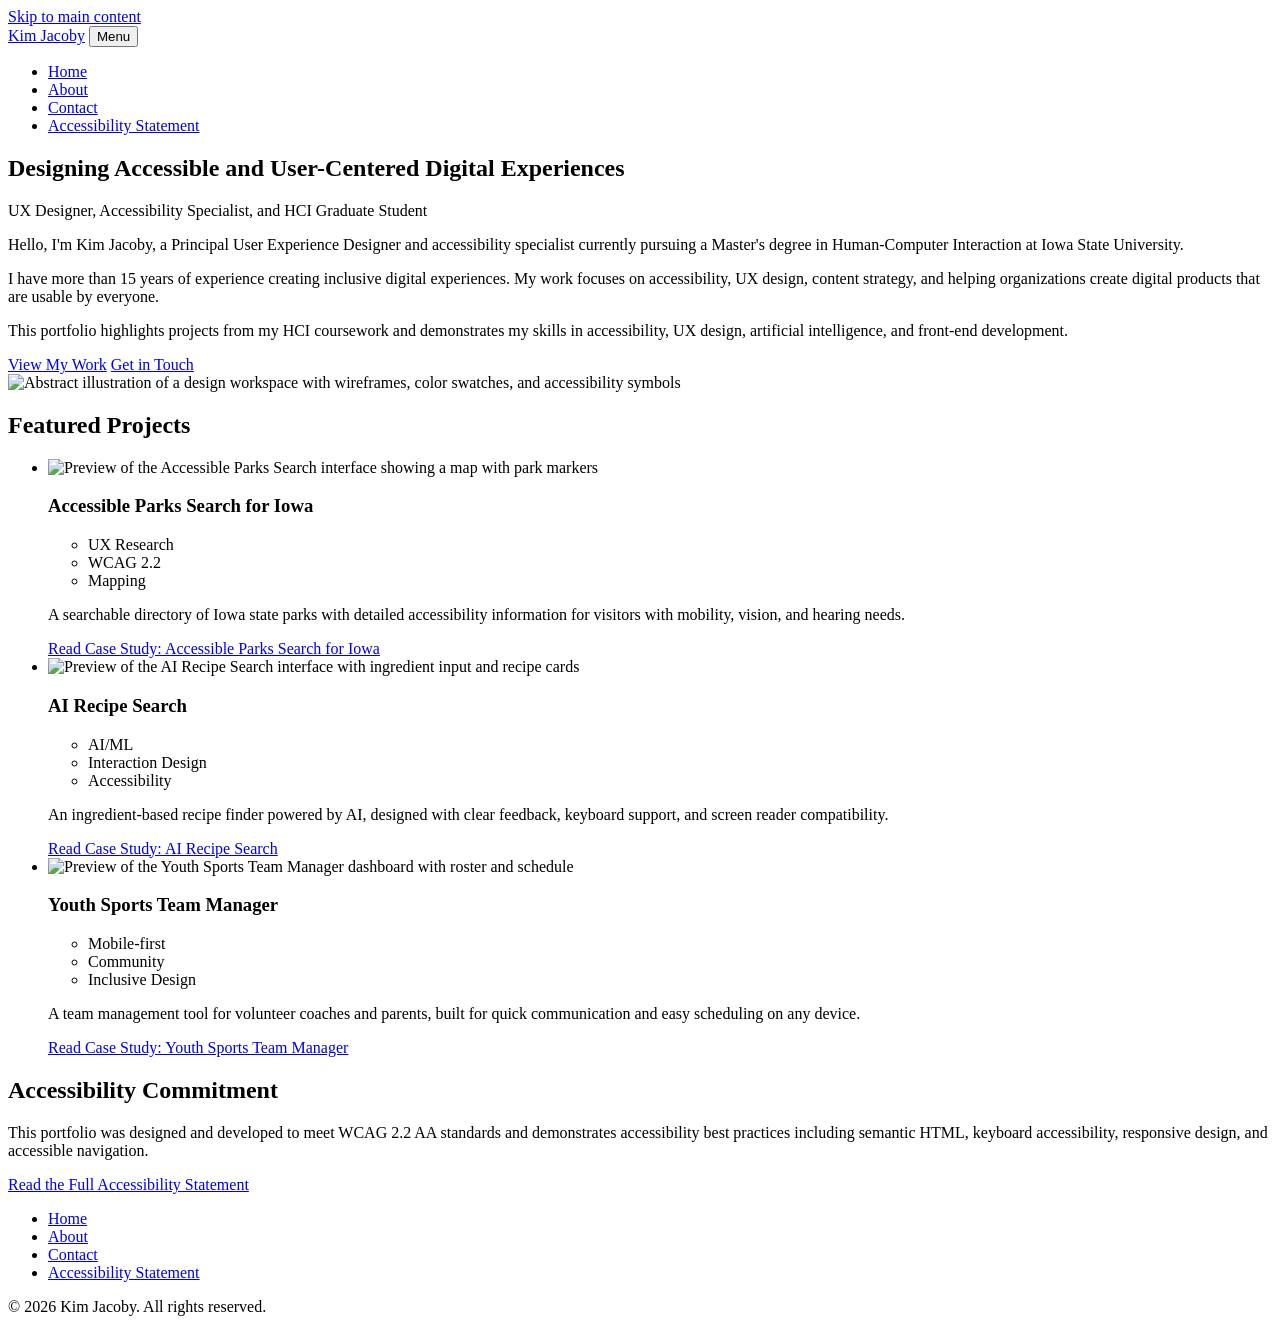
==== index.html @ 2cc7ff26 "Add files via upload" ====
<!DOCTYPE html>
<html lang="en">
<head>
  <meta charset="UTF-8">
  <meta name="viewport" content="width=device-width, initial-scale=1.0">
  <meta name="description" content="Kim Jacoby — UX Designer, Accessibility Specialist, and HCI Graduate Student. Portfolio showcasing accessible design, AI, and front-end development projects.">
  <title>Kim Jacoby | UX Designer &amp; Accessibility Specialist</title>
  <link rel="stylesheet" href="css/styles.css">
</head>
<body>
  <a class="skip-link" href="#main-content">Skip to main content</a>

  <header class="site-header">
    <div class="header-inner">
      <a class="site-logo" href="index.html">Kim Jacoby</a>
      <button class="nav-toggle" type="button" aria-expanded="false" aria-controls="primary-navigation" aria-label="Open navigation menu">
        Menu
      </button>
      <nav class="site-nav" id="primary-navigation" aria-label="Primary">
        <ul>
          <li><a href="index.html" aria-current="page">Home</a></li>
          <li><a href="about.html">About</a></li>
          <li><a href="contact.html">Contact</a></li>
          <li><a href="accessibility.html">Accessibility Statement</a></li>
        </ul>
      </nav>
    </div>
  </header>

  <main id="main-content" tabindex="-1">
    <section class="hero" aria-labelledby="hero-heading">
      <div class="hero-content">
        <h1 id="hero-heading">Designing Accessible and User-Centered Digital Experiences</h1>
        <p class="tagline">UX Designer, Accessibility Specialist, and HCI Graduate Student</p>
        <p>
          Hello, I'm Kim Jacoby, a Principal User Experience Designer and accessibility specialist
          currently pursuing a Master's degree in Human-Computer Interaction at Iowa State University.
        </p>
        <p>
          I have more than 15 years of experience creating inclusive digital experiences. My work
          focuses on accessibility, UX design, content strategy, and helping organizations create
          digital products that are usable by everyone.
        </p>
        <p>
          This portfolio highlights projects from my HCI coursework and demonstrates my skills in
          accessibility, UX design, artificial intelligence, and front-end development.
        </p>
        <div class="btn-group">
          <a class="btn btn-primary" href="#featured-projects">View My Work</a>
          <a class="btn btn-secondary" href="contact.html">Get in Touch</a>
        </div>
      </div>
      <img
        class="hero-image"
        src="images/hero-illustration.svg"
        alt="Abstract illustration of a design workspace with wireframes, color swatches, and accessibility symbols"
        width="600"
        height="400"
      >
    </section>

    <section id="featured-projects" aria-labelledby="projects-heading">
      <h2 id="projects-heading" class="section-heading">Featured Projects</h2>
      <ul class="project-grid">
        <li class="project-card">
          <img
            class="project-card__image"
            src="images/project-parks.svg"
            alt="Preview of the Accessible Parks Search interface showing a map with park markers"
            width="640"
            height="360"
          >
          <div class="project-card__body">
            <h3 class="project-card__title">Accessible Parks Search for Iowa</h3>
            <ul class="project-card__tags" aria-label="Project tags">
              <li><span class="tag">UX Research</span></li>
              <li><span class="tag">WCAG 2.2</span></li>
              <li><span class="tag">Mapping</span></li>
            </ul>
            <p>A searchable directory of Iowa state parks with detailed accessibility information for visitors with mobility, vision, and hearing needs.</p>
            <a class="project-card__link" href="projects/accessible-parks.html">Read Case Study: Accessible Parks Search for Iowa</a>
          </div>
        </li>
        <li class="project-card">
          <img
            class="project-card__image"
            src="images/project-recipe.svg"
            alt="Preview of the AI Recipe Search interface with ingredient input and recipe cards"
            width="640"
            height="360"
          >
          <div class="project-card__body">
            <h3 class="project-card__title">AI Recipe Search</h3>
            <ul class="project-card__tags" aria-label="Project tags">
              <li><span class="tag">AI/ML</span></li>
              <li><span class="tag">Interaction Design</span></li>
              <li><span class="tag">Accessibility</span></li>
            </ul>
            <p>An ingredient-based recipe finder powered by AI, designed with clear feedback, keyboard support, and screen reader compatibility.</p>
            <a class="project-card__link" href="projects/recipe-search.html">Read Case Study: AI Recipe Search</a>
          </div>
        </li>
        <li class="project-card">
          <img
            class="project-card__image"
            src="images/project-sports.svg"
            alt="Preview of the Youth Sports Team Manager dashboard with roster and schedule"
            width="640"
            height="360"
          >
          <div class="project-card__body">
            <h3 class="project-card__title">Youth Sports Team Manager</h3>
            <ul class="project-card__tags" aria-label="Project tags">
              <li><span class="tag">Mobile-first</span></li>
              <li><span class="tag">Community</span></li>
              <li><span class="tag">Inclusive Design</span></li>
            </ul>
            <p>A team management tool for volunteer coaches and parents, built for quick communication and easy scheduling on any device.</p>
            <a class="project-card__link" href="projects/sports-manager.html">Read Case Study: Youth Sports Team Manager</a>
          </div>
        </li>
      </ul>
    </section>

    <section id="accessibility-commitment" aria-labelledby="accessibility-commitment-heading">
      <h2 id="accessibility-commitment-heading" class="section-heading">Accessibility Commitment</h2>
      <p>
        This portfolio was designed and developed to meet WCAG 2.2 AA standards and demonstrates
        accessibility best practices including semantic HTML, keyboard accessibility, responsive design,
        and accessible navigation.
      </p>
      <p>
        <a href="accessibility.html">Read the Full Accessibility Statement</a>
      </p>
    </section>
  </main>

  <footer class="site-footer">
    <div class="footer-inner">
      <nav class="footer-nav" aria-label="Footer">
        <ul>
          <li><a href="index.html">Home</a></li>
          <li><a href="about.html">About</a></li>
          <li><a href="contact.html">Contact</a></li>
          <li><a href="accessibility.html">Accessibility Statement</a></li>
        </ul>
      </nav>
      <p class="footer-copy">&copy; 2026 Kim Jacoby. All rights reserved.</p>
    </div>
  </footer>

  <script src="js/script.js"></script>
</body>
</html>
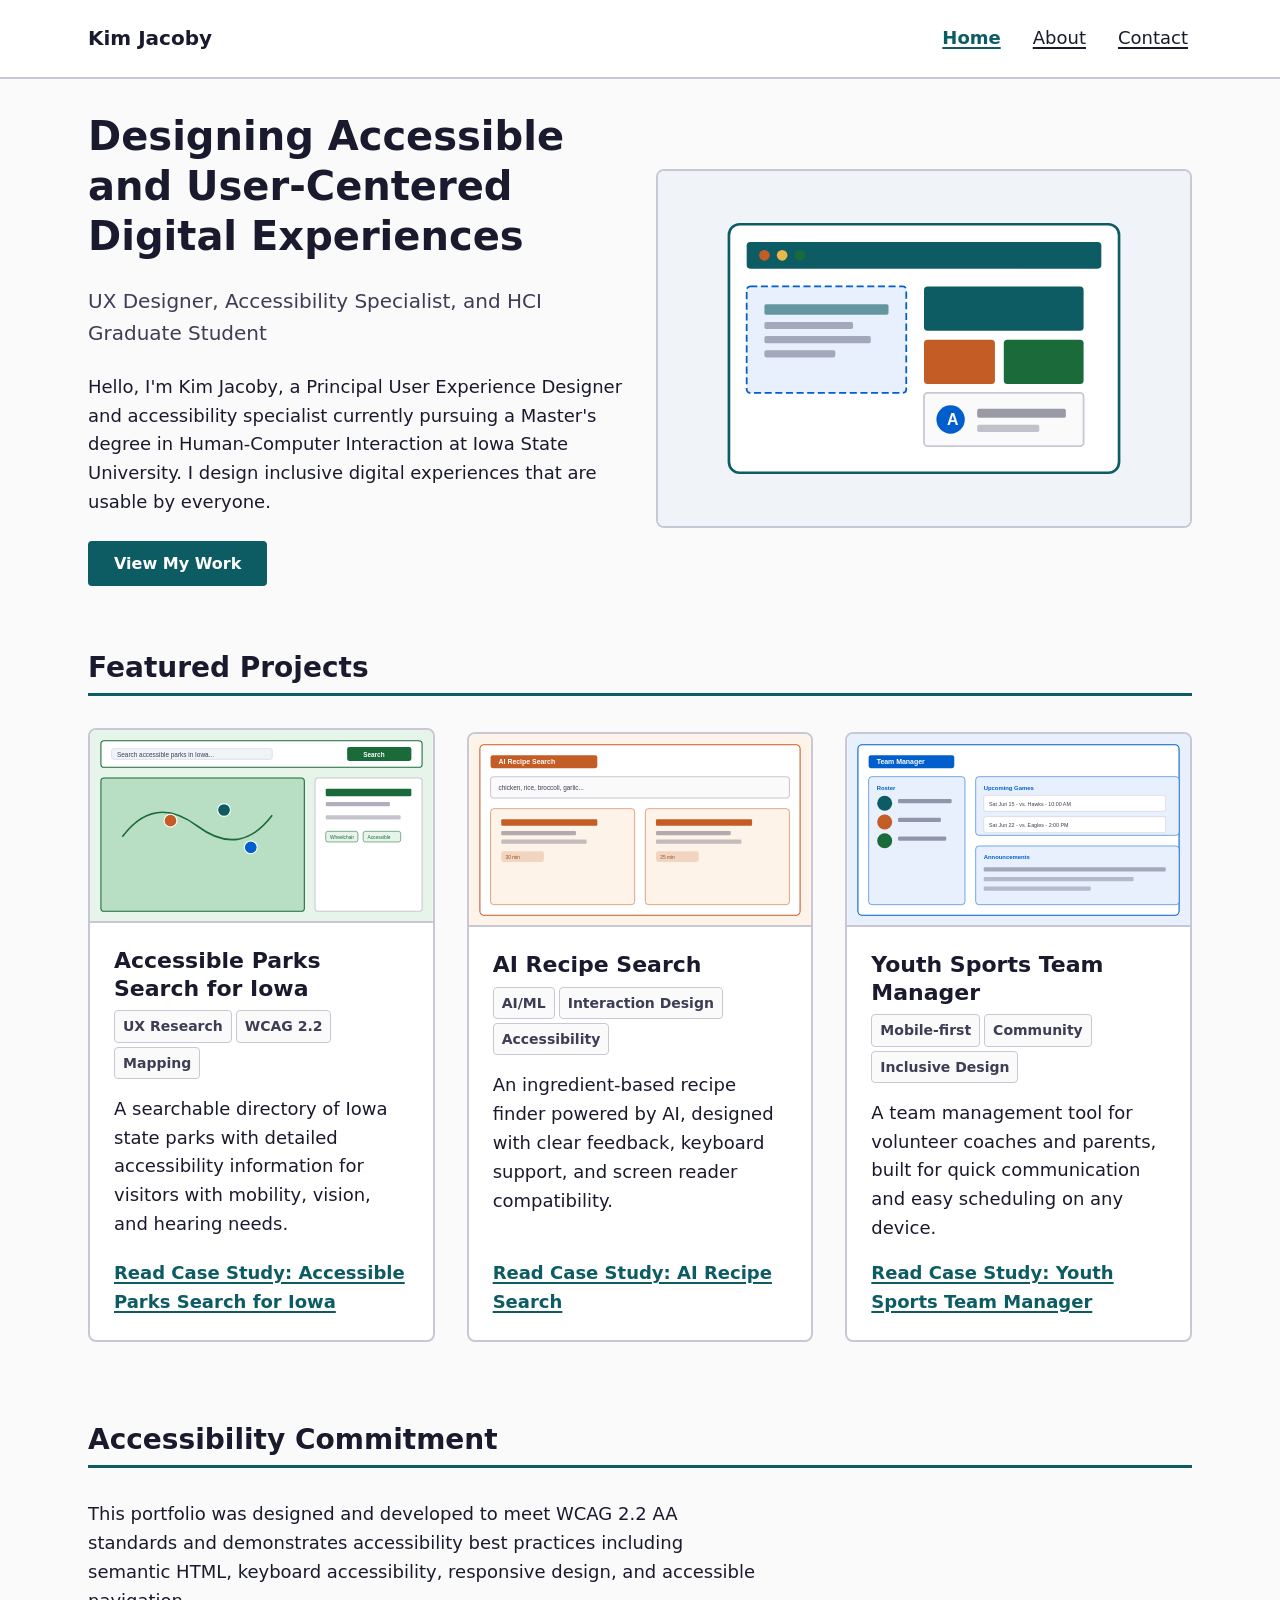
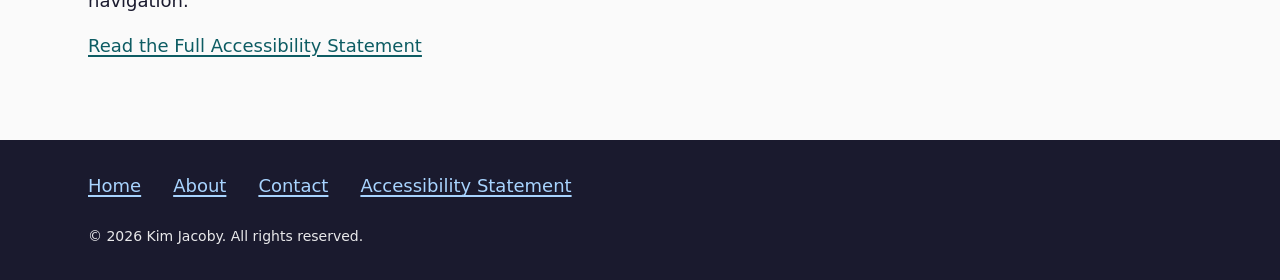
==== commit ab30405f: "Apply portfolio feedback: trim homepage, refine case studies, and simplify navigation." ====
--- a/index.html
+++ b/index.html
@@ -21,7 +21,6 @@
           <li><a href="index.html" aria-current="page">Home</a></li>
           <li><a href="about.html">About</a></li>
           <li><a href="contact.html">Contact</a></li>
-          <li><a href="accessibility.html">Accessibility Statement</a></li>
         </ul>
       </nav>
     </div>
@@ -35,19 +34,10 @@
         <p>
           Hello, I'm Kim Jacoby, a Principal User Experience Designer and accessibility specialist
           currently pursuing a Master's degree in Human-Computer Interaction at Iowa State University.
-        </p>
-        <p>
-          I have more than 15 years of experience creating inclusive digital experiences. My work
-          focuses on accessibility, UX design, content strategy, and helping organizations create
-          digital products that are usable by everyone.
-        </p>
-        <p>
-          This portfolio highlights projects from my HCI coursework and demonstrates my skills in
-          accessibility, UX design, artificial intelligence, and front-end development.
+          I design inclusive digital experiences that are usable by everyone.
         </p>
         <div class="btn-group">
           <a class="btn btn-primary" href="#featured-projects">View My Work</a>
-          <a class="btn btn-secondary" href="contact.html">Get in Touch</a>
         </div>
       </div>
       <img
--- a/css/styles.css
+++ b/css/styles.css
@@ -0,0 +1,923 @@
+/* ==========================================================================
+   Portfolio — UX Designer & Accessibility Specialist
+   WCAG 2.2 AA compliant styles
+   ========================================================================== */
+
+:root {
+  /* Color palette — all text/background pairs meet 4.5:1 (AA) or 3:1 (large text) */
+  --color-bg: #fafafa;
+  --color-surface: #ffffff;
+  --color-text: #1a1a2e;
+  --color-text-muted: #3d3d56;
+  --color-primary: #0d5c63;
+  --color-primary-hover: #094549;
+  --color-accent: #c45c26;
+  --color-accent-hover: #9a4719;
+  --color-border: #c8c8d4;
+  --color-focus: #005fcc;
+  --color-focus-bg: #e8f0fe;
+  --color-error: #b00020;
+  --color-success: #1b6b3a;
+
+  /* Typography */
+  --font-sans: "Segoe UI", system-ui, -apple-system, BlinkMacSystemFont, sans-serif;
+  --font-mono: "Cascadia Code", "Consolas", monospace;
+  --line-height: 1.6;
+  --line-height-heading: 1.25;
+  --max-width: 72rem;
+  --content-width: 42rem;
+
+  /* Spacing */
+  --space-xs: 0.25rem;
+  --space-sm: 0.5rem;
+  --space-md: 1rem;
+  --space-lg: 1.5rem;
+  --space-xl: 2rem;
+  --space-2xl: 3rem;
+  --space-3xl: 4rem;
+
+  /* Focus — WCAG 2.2 Focus Appearance (2.4.13): 2px solid, 3:1 contrast */
+  --focus-outline-width: 3px;
+  --focus-outline-offset: 3px;
+  --focus-outline-color: var(--color-focus);
+
+  /* Motion */
+  --transition-speed: 200ms;
+}
+
+/* Respect reduced motion preference */
+@media (prefers-reduced-motion: reduce) {
+  *,
+  *::before,
+  *::after {
+    animation-duration: 0.01ms !important;
+    animation-iteration-count: 1 !important;
+    transition-duration: 0.01ms !important;
+    scroll-behavior: auto !important;
+  }
+}
+
+/* --------------------------------------------------------------------------
+   Base
+   -------------------------------------------------------------------------- */
+
+*,
+*::before,
+*::after {
+  box-sizing: border-box;
+}
+
+html {
+  font-size: 100%;
+  scroll-behavior: smooth;
+  scroll-padding-top: 5rem;
+}
+
+body {
+  margin: 0;
+  font-family: var(--font-sans);
+  font-size: 1.125rem;
+  line-height: var(--line-height);
+  color: var(--color-text);
+  background-color: var(--color-bg);
+  min-height: 100vh;
+  display: flex;
+  flex-direction: column;
+  overflow-x: clip;
+}
+
+img,
+svg {
+  max-width: 100%;
+  height: auto;
+  display: block;
+}
+
+/* --------------------------------------------------------------------------
+   Skip link
+   -------------------------------------------------------------------------- */
+
+.skip-link {
+  position: absolute;
+  top: -100%;
+  left: var(--space-md);
+  z-index: 1000;
+  padding: var(--space-sm) var(--space-md);
+  background-color: var(--color-text);
+  color: var(--color-surface);
+  font-weight: 600;
+  text-decoration: underline;
+  border-radius: 0 0 4px 4px;
+}
+
+.skip-link:focus,
+.skip-link:focus-visible {
+  top: 0;
+  outline: var(--focus-outline-width) solid var(--focus-outline-color);
+  outline-offset: var(--focus-outline-offset);
+}
+
+/* --------------------------------------------------------------------------
+   Focus styles — global
+   -------------------------------------------------------------------------- */
+
+:focus {
+  outline: var(--focus-outline-width) solid var(--focus-outline-color);
+  outline-offset: var(--focus-outline-offset);
+}
+
+:focus:not(:focus-visible) {
+  outline: none;
+}
+
+:focus-visible {
+  outline: var(--focus-outline-width) solid var(--focus-outline-color);
+  outline-offset: var(--focus-outline-offset);
+  scroll-margin-top: 5rem;
+  scroll-margin-bottom: var(--space-md);
+}
+
+main:focus {
+  outline: none;
+}
+
+/* --------------------------------------------------------------------------
+   Typography
+   -------------------------------------------------------------------------- */
+
+h1,
+h2,
+h3,
+h4 {
+  line-height: var(--line-height-heading);
+  color: var(--color-text);
+  margin-top: 0;
+}
+
+h1 {
+  font-size: clamp(1.75rem, 4vw, 2.5rem);
+  margin-bottom: var(--space-lg);
+}
+
+h2 {
+  font-size: clamp(1.375rem, 3vw, 1.75rem);
+  margin-bottom: var(--space-md);
+}
+
+h3 {
+  font-size: clamp(1.125rem, 2.5vw, 1.375rem);
+  margin-bottom: var(--space-sm);
+}
+
+p {
+  margin-top: 0;
+  margin-bottom: var(--space-md);
+  max-width: var(--content-width);
+}
+
+a {
+  color: var(--color-primary);
+  text-decoration: underline;
+  text-decoration-thickness: 2px;
+  text-underline-offset: 3px;
+}
+
+a:hover {
+  color: var(--color-primary-hover);
+}
+
+/* No custom :visited styles — WCAG does not require them, and they often fail
+   contrast checks (e.g., visited text on .btn-primary backgrounds). Links are
+   identifiable by underline and context. */
+
+ul,
+ol {
+  margin-top: 0;
+  margin-bottom: var(--space-md);
+  padding-left: 1.5rem;
+  max-width: var(--content-width);
+}
+
+li + li {
+  margin-top: var(--space-xs);
+}
+
+/* --------------------------------------------------------------------------
+   Layout landmarks
+   -------------------------------------------------------------------------- */
+
+.site-header {
+  background-color: var(--color-surface);
+  border-bottom: 2px solid var(--color-border);
+  position: sticky;
+  top: 0;
+  z-index: 100;
+}
+
+.header-inner {
+  max-width: var(--max-width);
+  margin: 0 auto;
+  padding: var(--space-md) var(--space-lg);
+  display: flex;
+  flex-wrap: wrap;
+  align-items: center;
+  justify-content: space-between;
+  gap: var(--space-md);
+}
+
+.site-logo {
+  font-size: 1.25rem;
+  font-weight: 700;
+  color: var(--color-text);
+  text-decoration: none;
+}
+
+.site-logo:hover {
+  color: var(--color-primary);
+}
+
+.site-logo:focus-visible {
+  background-color: var(--color-focus-bg);
+  text-decoration: underline;
+  text-decoration-thickness: 2px;
+}
+
+/* --------------------------------------------------------------------------
+   Navigation
+   -------------------------------------------------------------------------- */
+
+.nav-toggle {
+  display: none;
+  background: var(--color-surface);
+  border: 2px solid var(--color-border);
+  border-radius: 4px;
+  padding: var(--space-sm) var(--space-md);
+  min-height: 2.75rem;
+  min-width: 2.75rem;
+  font-size: 1rem;
+  font-weight: 600;
+  cursor: pointer;
+  color: var(--color-text);
+}
+
+.nav-toggle:hover {
+  background-color: var(--color-bg);
+}
+
+.nav-toggle[aria-expanded="true"] {
+  background-color: var(--color-focus-bg);
+}
+
+.site-nav ul {
+  list-style: none;
+  margin: 0;
+  padding: 0;
+  display: flex;
+  flex-wrap: wrap;
+  align-items: baseline;
+  gap: var(--space-xs) var(--space-lg);
+  max-width: none;
+}
+
+.site-nav li {
+  margin: 0;
+}
+
+.site-nav a {
+  display: inline-block;
+  padding: var(--space-sm) var(--space-xs);
+  font-weight: 500;
+  text-decoration: underline;
+  text-decoration-thickness: 2px;
+  color: var(--color-text);
+}
+
+.site-nav a:hover {
+  color: var(--color-primary);
+}
+
+.site-nav a[aria-current="page"] {
+  color: var(--color-primary);
+  font-weight: 700;
+}
+
+/* Mobile navigation */
+@media (max-width: 48rem) {
+  .nav-toggle {
+    display: block;
+  }
+
+  .site-nav {
+    width: 100%;
+    display: none;
+  }
+
+  .site-nav.is-open {
+    display: block;
+  }
+
+  .site-nav ul {
+    flex-direction: column;
+    gap: 0;
+    padding-top: var(--space-sm);
+  }
+
+  .site-nav a {
+    padding: var(--space-md);
+    min-height: 2.75rem;
+    width: 100%;
+  }
+}
+
+/* --------------------------------------------------------------------------
+   Main content
+   -------------------------------------------------------------------------- */
+
+main {
+  flex: 1;
+  max-width: var(--max-width);
+  width: 100%;
+  margin: 0 auto;
+  padding: var(--space-xl) var(--space-lg) var(--space-3xl);
+}
+
+/* --------------------------------------------------------------------------
+   Hero section
+   -------------------------------------------------------------------------- */
+
+.hero {
+  display: grid;
+  grid-template-columns: 1fr;
+  gap: var(--space-xl);
+  align-items: center;
+  margin-bottom: var(--space-3xl);
+}
+
+@media (min-width: 48rem) {
+  .hero {
+    grid-template-columns: 1fr 1fr;
+  }
+}
+
+.hero-content .tagline {
+  font-size: 1.25rem;
+  color: var(--color-text-muted);
+  margin-bottom: var(--space-lg);
+}
+
+.hero-image {
+  border-radius: 8px;
+  border: 2px solid var(--color-border);
+  background-color: var(--color-surface);
+}
+
+/* --------------------------------------------------------------------------
+   Buttons
+   -------------------------------------------------------------------------- */
+
+.btn {
+  display: inline-block;
+  padding: var(--space-sm) var(--space-lg);
+  font-size: 1rem;
+  font-weight: 600;
+  font-family: inherit;
+  line-height: var(--line-height);
+  text-decoration: none;
+  border: 2px solid transparent;
+  border-radius: 4px;
+  cursor: pointer;
+  transition: background-color var(--transition-speed), color var(--transition-speed);
+}
+
+.btn-primary {
+  background-color: var(--color-primary);
+  color: var(--color-surface);
+  border-color: var(--color-primary);
+}
+
+.btn-primary:hover {
+  background-color: var(--color-primary-hover);
+  border-color: var(--color-primary-hover);
+  color: var(--color-surface);
+}
+
+.btn-secondary {
+  background-color: transparent;
+  color: var(--color-primary);
+  border-color: var(--color-primary);
+}
+
+.btn-secondary:hover {
+  background-color: var(--color-primary);
+  color: var(--color-surface);
+}
+
+.btn:focus-visible {
+  outline: var(--focus-outline-width) solid var(--focus-outline-color);
+  outline-offset: var(--focus-outline-offset);
+  box-shadow: 0 0 0 6px var(--color-focus-bg);
+}
+
+.btn-group {
+  display: flex;
+  flex-wrap: wrap;
+  gap: var(--space-md);
+  margin-top: var(--space-lg);
+}
+
+/* --------------------------------------------------------------------------
+   Project cards
+   -------------------------------------------------------------------------- */
+
+.section-heading {
+  margin-bottom: var(--space-xl);
+  padding-bottom: var(--space-sm);
+  border-bottom: 3px solid var(--color-primary);
+}
+
+.project-grid {
+  display: grid;
+  grid-template-columns: 1fr;
+  gap: var(--space-xl);
+  list-style: none;
+  margin: 0;
+  padding: 0;
+  max-width: none;
+}
+
+#featured-projects {
+  margin-bottom: var(--space-2xl);
+}
+
+#accessibility-commitment {
+  margin-top: var(--space-2xl);
+  padding-top: var(--space-xl);
+}
+
+@media (min-width: 36rem) {
+  .project-grid {
+    grid-template-columns: repeat(2, 1fr);
+  }
+}
+
+@media (min-width: 60rem) {
+  .project-grid {
+    grid-template-columns: repeat(3, 1fr);
+  }
+}
+
+.project-card {
+  background-color: var(--color-surface);
+  border: 2px solid var(--color-border);
+  border-radius: 8px;
+  overflow: hidden;
+  display: flex;
+  flex-direction: column;
+}
+
+.project-card__image {
+  aspect-ratio: 16 / 9;
+  object-fit: cover;
+  width: 100%;
+  border-bottom: 2px solid var(--color-border);
+}
+
+.project-card__body {
+  padding: var(--space-lg);
+  flex: 1;
+  display: flex;
+  flex-direction: column;
+}
+
+.project-card__title {
+  margin-bottom: var(--space-sm);
+  font-size: clamp(1.125rem, 2.5vw, 1.375rem);
+}
+
+.project-card__tags {
+  list-style: none;
+  margin: 0 0 var(--space-md);
+  padding: 0;
+  display: flex;
+  flex-wrap: wrap;
+  gap: var(--space-xs);
+  max-width: none;
+}
+
+.project-card__tags li {
+  margin: 0;
+}
+
+.tag {
+  display: inline-block;
+  padding: var(--space-xs) var(--space-sm);
+  font-size: 0.875rem;
+  font-weight: 600;
+  background-color: var(--color-bg);
+  border: 1px solid var(--color-border);
+  border-radius: 4px;
+  color: var(--color-text-muted);
+}
+
+.project-card__link {
+  margin-top: auto;
+  font-weight: 600;
+}
+
+/* --------------------------------------------------------------------------
+   Skills / feature lists
+   -------------------------------------------------------------------------- */
+
+.feature-list {
+  display: grid;
+  grid-template-columns: 1fr;
+  gap: var(--space-lg);
+  list-style: none;
+  margin: var(--space-xl) 0;
+  padding: 0;
+  max-width: none;
+}
+
+@media (min-width: 36rem) {
+  .feature-list {
+    grid-template-columns: repeat(2, 1fr);
+  }
+}
+
+.feature-list li {
+  background-color: var(--color-surface);
+  border: 2px solid var(--color-border);
+  border-radius: 8px;
+  padding: var(--space-lg);
+  margin: 0;
+}
+
+.feature-list h3 {
+  color: var(--color-primary);
+}
+
+/* --------------------------------------------------------------------------
+   About page
+   -------------------------------------------------------------------------- */
+
+.about-layout {
+  display: grid;
+  grid-template-columns: 1fr;
+  gap: var(--space-xl);
+  margin-bottom: var(--space-2xl);
+}
+
+@media (min-width: 48rem) {
+  .about-layout {
+    grid-template-columns: 12rem 1fr;
+  }
+}
+
+.about-photo {
+  width: 12rem;
+  height: 12rem;
+  border-radius: 50%;
+  border: 3px solid var(--color-primary);
+  object-fit: cover;
+}
+
+/* --------------------------------------------------------------------------
+   Project detail pages
+   -------------------------------------------------------------------------- */
+
+.project-meta {
+  display: flex;
+  flex-wrap: wrap;
+  gap: var(--space-md);
+  margin-bottom: var(--space-xl);
+  padding: var(--space-md);
+  background-color: var(--color-surface);
+  border: 2px solid var(--color-border);
+  border-radius: 8px;
+  list-style: none;
+  max-width: none;
+}
+
+.project-meta li {
+  margin: 0;
+}
+
+.project-meta strong {
+  display: block;
+  font-size: 0.875rem;
+  color: var(--color-text-muted);
+  text-transform: uppercase;
+  letter-spacing: 0.05em;
+}
+
+.project-hero-image {
+  width: 100%;
+  border-radius: 8px;
+  border: 2px solid var(--color-border);
+  margin-bottom: var(--space-sm);
+}
+
+.project-hero-image + figcaption {
+  margin-top: 0;
+  margin-bottom: var(--space-xl);
+  color: var(--color-text-muted);
+  font-size: 0.875rem;
+  max-width: none;
+}
+
+.placeholder-box {
+  display: flex;
+  align-items: center;
+  justify-content: center;
+  min-height: 12rem;
+  padding: var(--space-xl);
+  margin-bottom: var(--space-xl);
+  background-color: var(--color-bg);
+  border: 2px dashed var(--color-border);
+  border-radius: 8px;
+  color: var(--color-text-muted);
+  font-weight: 600;
+  text-align: center;
+}
+
+.screenshot-placeholder {
+  margin-bottom: var(--space-2xl);
+}
+
+.screenshot-placeholder .placeholder-box {
+  aspect-ratio: 16 / 9;
+  min-height: auto;
+  width: 100%;
+  margin-bottom: 0;
+}
+
+.screenshot-placeholder figcaption {
+  margin-top: var(--space-sm);
+  color: var(--color-text-muted);
+  font-size: 0.875rem;
+  max-width: none;
+}
+
+.tech-list {
+  list-style: none;
+  margin: 0;
+  padding: 0;
+  display: flex;
+  flex-wrap: wrap;
+  gap: var(--space-sm);
+  max-width: none;
+}
+
+.tech-list li {
+  margin: 0;
+}
+
+.project-links {
+  display: flex;
+  flex-wrap: wrap;
+  gap: var(--space-md);
+  margin-bottom: var(--space-xl);
+  max-width: none;
+}
+
+.project-link-placeholder {
+  display: inline-block;
+  padding: var(--space-sm) var(--space-lg);
+  font-weight: 600;
+  color: var(--color-text-muted);
+  background-color: var(--color-bg);
+  border: 2px dashed var(--color-border);
+  border-radius: 4px;
+}
+
+.case-study-actions {
+  display: flex;
+  flex-wrap: wrap;
+  gap: var(--space-lg) var(--space-xl);
+  margin-top: var(--space-3xl);
+  padding-top: var(--space-xl);
+  border-top: 1px solid var(--color-border);
+}
+
+.case-study-actions a {
+  font-weight: 600;
+}
+
+.content-section {
+  margin-bottom: var(--space-2xl);
+}
+
+.content-section h2 {
+  border-bottom: 2px solid var(--color-border);
+  padding-bottom: var(--space-sm);
+}
+
+/* --------------------------------------------------------------------------
+   Accessibility statement
+   -------------------------------------------------------------------------- */
+
+.toc {
+  background-color: var(--color-surface);
+  border: 2px solid var(--color-border);
+  border-radius: 8px;
+  padding: var(--space-lg);
+  margin-bottom: var(--space-xl);
+}
+
+.toc h2 {
+  font-size: 1.125rem;
+  margin-bottom: var(--space-md);
+}
+
+.toc ol {
+  margin-bottom: 0;
+}
+
+table {
+  width: 100%;
+  border-collapse: collapse;
+  margin-bottom: var(--space-lg);
+  font-size: 1rem;
+}
+
+caption {
+  text-align: left;
+  font-weight: 700;
+  margin-bottom: var(--space-sm);
+}
+
+th,
+td {
+  border: 2px solid var(--color-border);
+  padding: var(--space-sm) var(--space-md);
+  text-align: left;
+}
+
+th {
+  background-color: var(--color-bg);
+  font-weight: 700;
+}
+
+code,
+kbd {
+  font-family: var(--font-mono);
+  font-size: 0.9em;
+  background-color: var(--color-bg);
+  padding: 0.1em 0.4em;
+  border-radius: 3px;
+  border: 1px solid var(--color-border);
+}
+
+pre {
+  overflow-x: auto;
+  padding: var(--space-md);
+  margin-bottom: var(--space-lg);
+  background-color: var(--color-bg);
+  border: 2px solid var(--color-border);
+  border-radius: 8px;
+  max-width: var(--max-width);
+}
+
+pre code {
+  display: block;
+  padding: 0;
+  border: none;
+  background: none;
+  font-size: 0.875rem;
+  line-height: 1.5;
+  white-space: pre-wrap;
+  word-break: break-word;
+}
+
+/* --------------------------------------------------------------------------
+   Footer
+   -------------------------------------------------------------------------- */
+
+.site-footer {
+  background-color: var(--color-text);
+  color: var(--color-surface);
+  margin-top: auto;
+}
+
+.footer-inner {
+  max-width: var(--max-width);
+  margin: 0 auto;
+  padding: var(--space-xl) var(--space-lg);
+}
+
+.site-footer a {
+  color: #a8d4ff;
+  text-decoration: underline;
+  text-decoration-thickness: 2px;
+}
+
+.site-footer a:hover {
+  color: #ffffff;
+}
+
+.site-footer a:focus-visible {
+  color: #ffffff;
+  outline-color: #ffffff;
+}
+
+.footer-nav ul {
+  list-style: none;
+  margin: 0 0 var(--space-lg);
+  padding: 0;
+  display: flex;
+  flex-wrap: wrap;
+  align-items: baseline;
+  gap: var(--space-md) var(--space-xl);
+  max-width: none;
+}
+
+.footer-nav li {
+  margin: 0;
+}
+
+.footer-nav a {
+  font-weight: 500;
+}
+
+.footer-copy {
+  font-size: 0.875rem;
+  opacity: 0.9;
+  margin-bottom: 0;
+  max-width: none;
+}
+
+/* --------------------------------------------------------------------------
+   Utility
+   -------------------------------------------------------------------------- */
+
+.visually-hidden {
+  position: absolute;
+  width: 1px;
+  height: 1px;
+  padding: 0;
+  margin: -1px;
+  overflow: hidden;
+  clip: rect(0 0 0 0);
+  clip-path: inset(50%);
+  white-space: nowrap;
+  border: 0;
+}
+
+.contact-list {
+  margin: 0 0 var(--space-md);
+  max-width: var(--content-width);
+}
+
+.contact-list dt {
+  font-weight: 600;
+  margin-top: var(--space-md);
+}
+
+.contact-list dt:first-child {
+  margin-top: 0;
+}
+
+.contact-list dd {
+  margin: var(--space-xs) 0 0;
+}
+
+.text-muted {
+  color: var(--color-text-muted);
+}
+
+.back-link {
+  display: inline-flex;
+  align-items: center;
+  gap: var(--space-xs);
+  margin-bottom: var(--space-xl);
+  font-weight: 600;
+}
+
+/* --------------------------------------------------------------------------
+   Reflow support — 320px minimum width
+   -------------------------------------------------------------------------- */
+
+@media (max-width: 20rem) {
+  body {
+    font-size: 1rem;
+  }
+
+  .header-inner,
+  main,
+  .footer-inner {
+    padding-left: var(--space-md);
+    padding-right: var(--space-md);
+  }
+}
+
+/* High contrast mode support */
+@media (forced-colors: active) {
+  .btn-primary {
+    border: 2px solid ButtonText;
+  }
+
+  .project-card,
+  .feature-list li {
+    border: 2px solid CanvasText;
+  }
+}
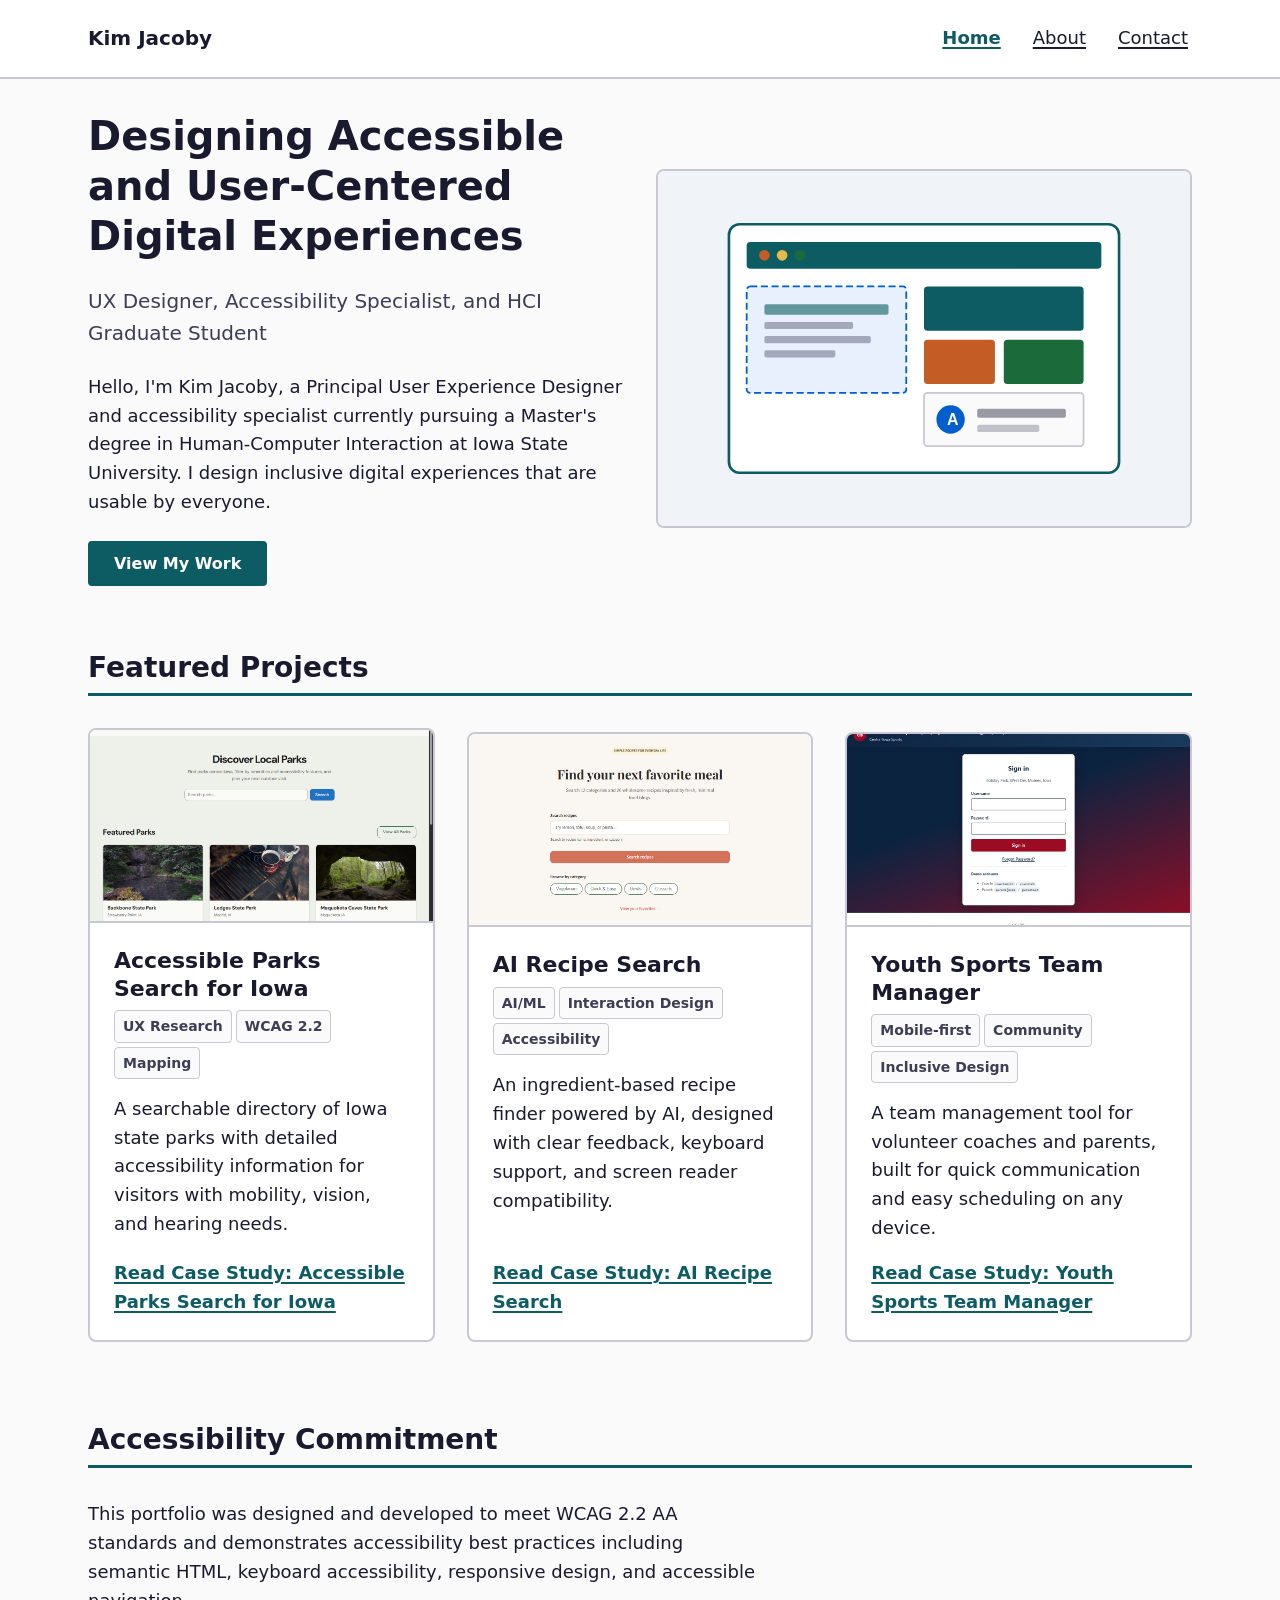
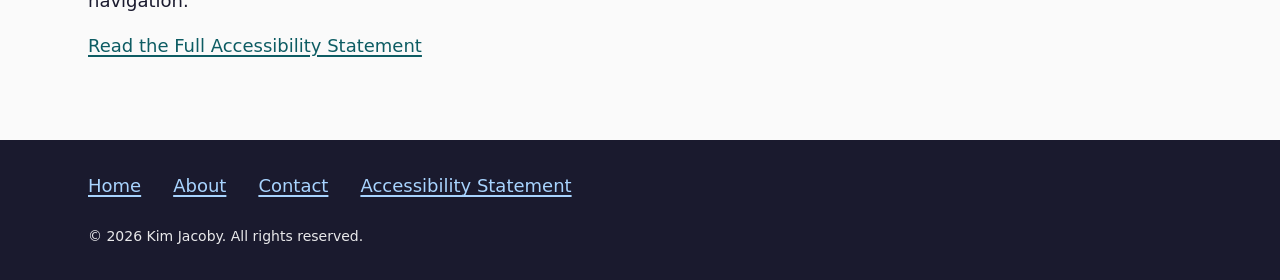
==== commit 34cbbd9c: "Replace project illustrations with live site screenshots. Swap SVG placeholders for real captures fr" ====
--- a/index.html
+++ b/index.html
@@ -55,10 +55,11 @@
         <li class="project-card">
           <img
             class="project-card__image"
-            src="images/project-parks.svg"
-            alt="Preview of the Accessible Parks Search interface showing a map with park markers"
-            width="640"
-            height="360"
+            src="images/parks-screenshot-home.png"
+            alt="Screenshot of Park Explorer home page with search bar and featured Iowa state park cards"
+            width="1280"
+            height="800"
+            loading="lazy"
           >
           <div class="project-card__body">
             <h3 class="project-card__title">Accessible Parks Search for Iowa</h3>
@@ -74,10 +75,11 @@
         <li class="project-card">
           <img
             class="project-card__image"
-            src="images/project-recipe.svg"
-            alt="Preview of the AI Recipe Search interface with ingredient input and recipe cards"
-            width="640"
-            height="360"
+            src="images/recipe-screenshot-home.png"
+            alt="Screenshot of Recipe Finder home page with search field and category browse buttons"
+            width="1280"
+            height="800"
+            loading="lazy"
           >
           <div class="project-card__body">
             <h3 class="project-card__title">AI Recipe Search</h3>
@@ -93,10 +95,11 @@
         <li class="project-card">
           <img
             class="project-card__image"
-            src="images/project-sports.svg"
-            alt="Preview of the Youth Sports Team Manager dashboard with roster and schedule"
-            width="640"
-            height="360"
+            src="images/sports-screenshot-home.png"
+            alt="Screenshot of CIS OBL sign-in page for coaches and parents"
+            width="1280"
+            height="800"
+            loading="lazy"
           >
           <div class="project-card__body">
             <h3 class="project-card__title">Youth Sports Team Manager</h3>
--- a/css/styles.css
+++ b/css/styles.css
@@ -137,8 +137,10 @@
   scroll-margin-bottom: var(--space-md);
 }
 
-main:focus {
-  outline: none;
+main:focus,
+main:focus:not(:focus-visible) {
+  outline: var(--focus-outline-width) solid var(--focus-outline-color);
+  outline-offset: var(--focus-outline-offset);
 }
 
 /* --------------------------------------------------------------------------
